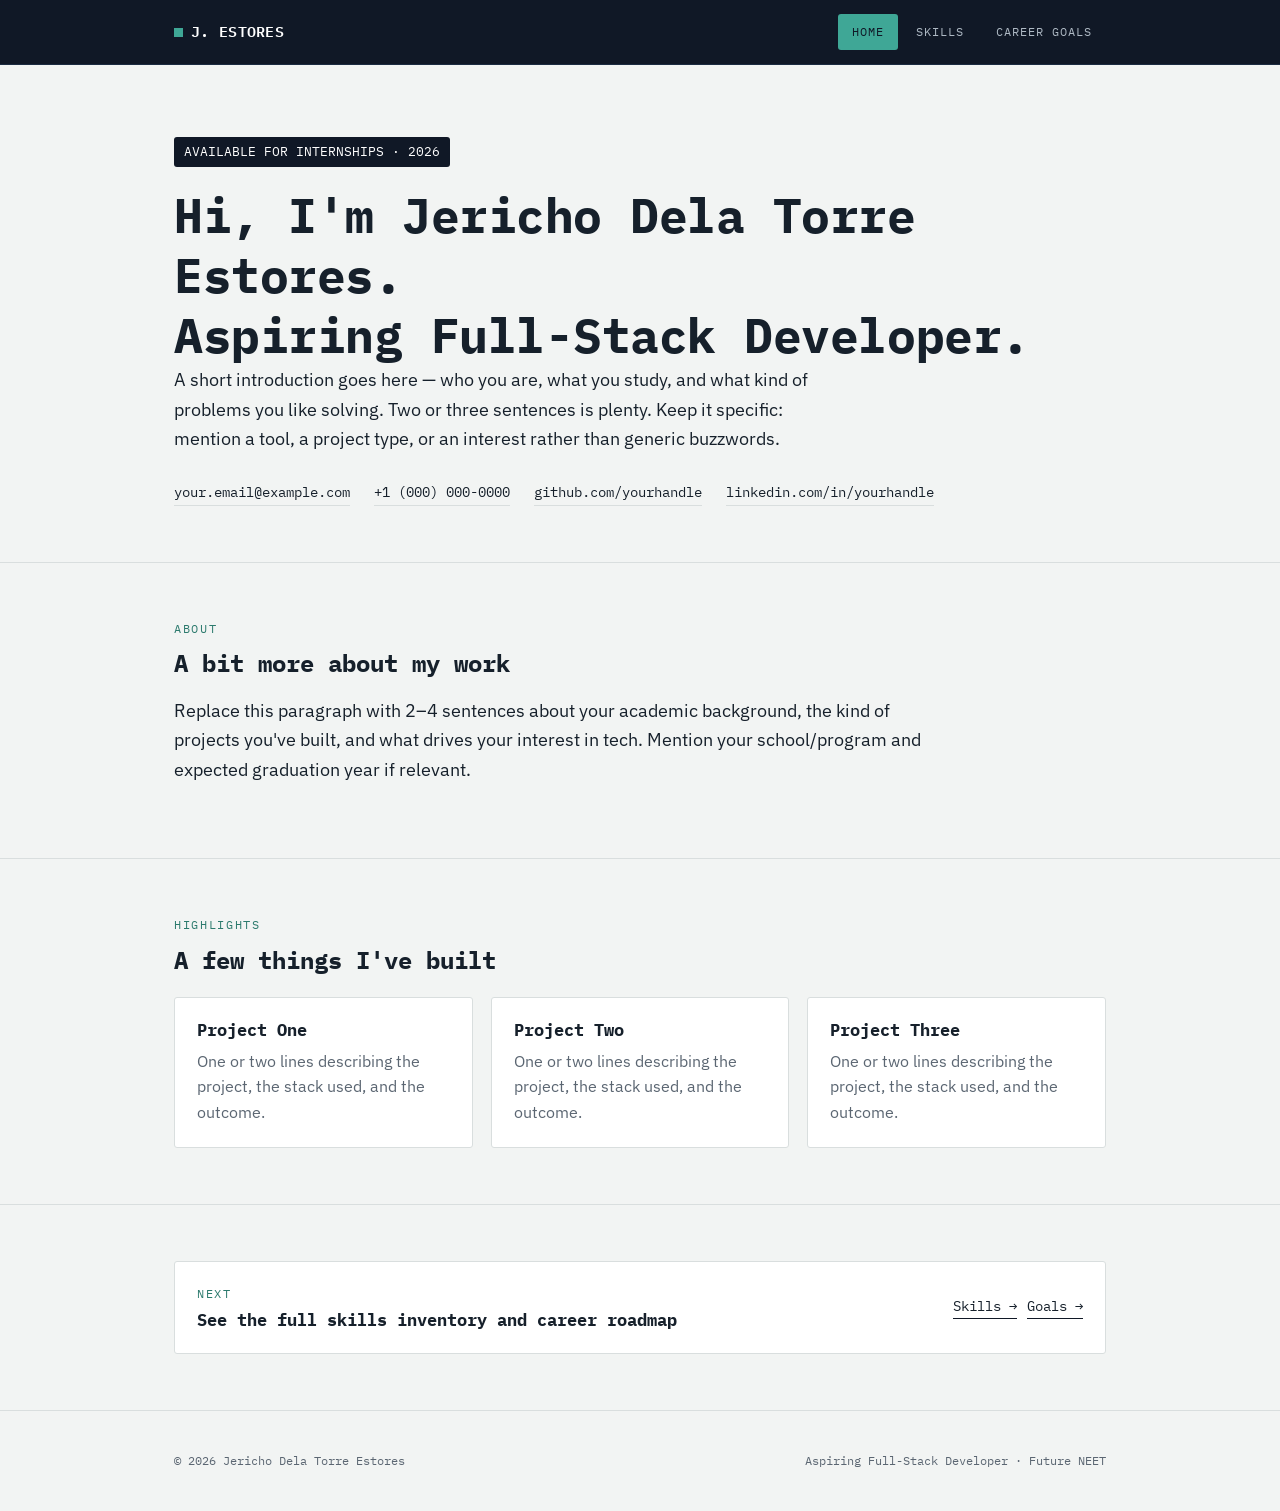
==== index.html @ a323cb93 "Add files via upload" ====
<!DOCTYPE html>
<html lang="en">
<head>
<meta charset="UTF-8">
<meta name="viewport" content="width=device-width, initial-scale=1.0">
<title>Jericho Dela Torre Estores — Portfolio</title>
<link rel="preconnect" href="https://fonts.googleapis.com">
<link href="https://fonts.googleapis.com/css2?family=IBM+Plex+Mono:wght@400;500;600&family=IBM+Plex+Sans:wght@400;500;600;700&display=swap" rel="stylesheet">
<link rel="stylesheet" href="styles.css">
</head>
<body>

<nav class="site-nav">
  <div class="wrap">
    <a href="index.html" class="brand"><span class="brand-mark"></span>J. ESTORES</a>
    <button class="nav-toggle" aria-label="Toggle navigation" aria-expanded="false">MENU</button>
    <ul class="nav-links">
      <li><a href="index.html" aria-current="page">Home</a></li>
      <li><a href="skills.html">Skills</a></li>
      <li><a href="goals.html">Career Goals</a></li>
    </ul>
  </div>
</nav>

<header class="hero">
  <div class="wrap">
    <span class="hero-tag">AVAILABLE FOR INTERNSHIPS · 2026</span>
    <h1>Hi, I'm Jericho Dela Torre Estores.<br>Aspiring Full-Stack Developer.</h1>
    <p class="lede">
      A short introduction goes here — who you are, what you study, and what kind of
      problems you like solving. Two or three sentences is plenty. Keep it specific:
      mention a tool, a project type, or an interest rather than generic buzzwords.
    </p>
    <div class="hero-meta">
      <a href="mailto:your.email@example.com">your.email@example.com</a>
      <a href="tel:+10000000000">+1 (000) 000-0000</a>
      <a href="https://github.com/yourhandle" target="_blank" rel="noopener">github.com/yourhandle</a>
      <a href="https://linkedin.com/in/yourhandle" target="_blank" rel="noopener">linkedin.com/in/yourhandle</a>
    </div>
  </div>
</header>

<section>
  <div class="wrap">
    <p class="eyebrow">About</p>
    <h2 style="margin-bottom:18px;">A bit more about my work</h2>
    <p class="lede" style="max-width:70ch;">
      Replace this paragraph with 2–4 sentences about your academic background, the
      kind of projects you've built, and what drives your interest in tech. Mention
      your school/program and expected graduation year if relevant.
    </p>
  </div>
</section>

<section>
  <div class="wrap">
    <p class="eyebrow">Highlights</p>
    <h2 style="margin-bottom:22px;">A few things I've built</h2>
    <div class="grid-3">
      <div class="card">
        <h3 style="margin-bottom:8px;">Project One</h3>
        <p style="margin:0;">One or two lines describing the project, the stack used, and the outcome.</p>
      </div>
      <div class="card">
        <h3 style="margin-bottom:8px;">Project Two</h3>
        <p style="margin:0;">One or two lines describing the project, the stack used, and the outcome.</p>
      </div>
      <div class="card">
        <h3 style="margin-bottom:8px;">Project Three</h3>
        <p style="margin:0;">One or two lines describing the project, the stack used, and the outcome.</p>
      </div>
    </div>
  </div>
</section>

<section>
  <div class="wrap">
    <div class="card" style="display:flex; justify-content:space-between; align-items:center; flex-wrap:wrap; gap:16px;">
      <div>
        <p class="eyebrow" style="margin-bottom:6px;">Next</p>
        <h3 style="margin:0;">See the full skills inventory and career roadmap</h3>
      </div>
      <div style="display:flex; gap:10px;">
        <a href="skills.html" style="font-family:var(--font-display); font-size:0.85rem; text-decoration:none; border-bottom:1px solid var(--navy);">Skills →</a>
        <a href="goals.html" style="font-family:var(--font-display); font-size:0.85rem; text-decoration:none; border-bottom:1px solid var(--navy);">Goals →</a>
      </div>
    </div>
  </div>
</section>

<footer>
  <div class="wrap" style="display:flex; justify-content:space-between; width:100%; flex-wrap:wrap; gap:10px;">
    <span>© 2026 Jericho Dela Torre Estores</span>
    <span>Aspiring Full-Stack Developer · Future NEET</span>
  </div>
</footer>

<script src="script.js"></script>
</body>
</html>
---- styles.css ----
/* ==========================================================================
   DESIGN TOKENS
   ========================================================================== */
:root {
  --navy: #101826;
  --navy-2: #1c2c42;
  --paper: #f2f4f3;
  --surface: #ffffff;
  --accent: #3fa796;
  --accent-dark: #2c7a6d;
  --amber: #d98e3c;
  --line: #d9dede;
  --text: #16202b;
  --text-mute: #5b6672;

  --font-display: "IBM Plex Mono", ui-monospace, monospace;
  --font-body: "IBM Plex Sans", -apple-system, sans-serif;

  --radius: 3px;
  --max-w: 980px;
}

* { box-sizing: border-box; }

html { scroll-behavior: smooth; }

body {
  margin: 0;
  background: var(--paper);
  color: var(--text);
  font-family: var(--font-body);
  font-size: 16px;
  line-height: 1.6;
  -webkit-font-smoothing: antialiased;
}

@media (prefers-reduced-motion: reduce) {
  html { scroll-behavior: auto; }
  * { animation-duration: 0.001ms !important; transition-duration: 0.001ms !important; }
}

a { color: inherit; }

img { max-width: 100%; display: block; }

::selection { background: var(--accent); color: var(--surface); }

:focus-visible {
  outline: 2px solid var(--accent);
  outline-offset: 2px;
}

/* ==========================================================================
   LAYOUT SHELL
   ========================================================================== */
.wrap {
  max-width: var(--max-w);
  margin: 0 auto;
  padding: 0 24px;
}

/* ==========================================================================
   NAV
   ========================================================================== */
.site-nav {
  position: sticky;
  top: 0;
  z-index: 50;
  background: var(--navy);
  border-bottom: 1px solid var(--navy-2);
}

.site-nav .wrap {
  display: flex;
  align-items: center;
  justify-content: space-between;
  height: 64px;
}

.brand {
  font-family: var(--font-display);
  color: var(--surface);
  font-weight: 600;
  font-size: 0.95rem;
  letter-spacing: 0.02em;
  text-decoration: none;
  display: flex;
  align-items: center;
  gap: 8px;
}

.brand-mark {
  width: 9px;
  height: 9px;
  background: var(--accent);
  flex: none;
}

.nav-links {
  display: flex;
  gap: 4px;
  list-style: none;
  margin: 0;
  padding: 0;
}

.nav-links a {
  display: inline-block;
  padding: 8px 14px;
  font-family: var(--font-display);
  font-size: 0.78rem;
  letter-spacing: 0.08em;
  text-transform: uppercase;
  text-decoration: none;
  color: #aeb9c4;
  border-radius: var(--radius);
  transition: color 0.15s ease, background 0.15s ease;
}

.nav-links a:hover { color: var(--surface); background: var(--navy-2); }

.nav-links a[aria-current="page"] {
  color: var(--navy);
  background: var(--accent);
}

.nav-toggle {
  display: none;
  background: none;
  border: 1px solid var(--navy-2);
  color: var(--surface);
  padding: 6px 10px;
  font-family: var(--font-display);
  border-radius: var(--radius);
}

@media (max-width: 680px) {
  .nav-toggle { display: block; }
  .nav-links {
    position: absolute;
    top: 64px;
    left: 0;
    right: 0;
    background: var(--navy);
    flex-direction: column;
    gap: 0;
    padding: 8px 24px 16px;
    display: none;
    border-bottom: 1px solid var(--navy-2);
  }
  .nav-links.open { display: flex; }
  .nav-links a { padding: 12px 4px; }
}

/* ==========================================================================
   TYPOGRAPHY
   ========================================================================== */
.eyebrow {
  font-family: var(--font-display);
  font-size: 0.75rem;
  letter-spacing: 0.14em;
  text-transform: uppercase;
  color: var(--accent-dark);
  margin: 0 0 10px;
}

h1, h2, h3 { font-family: var(--font-display); line-height: 1.25; margin: 0; }

h1 { font-size: clamp(2rem, 5vw, 3rem); letter-spacing: -0.01em; }
h2 { font-size: 1.5rem; }
h3 { font-size: 1.05rem; }

p { color: var(--text-mute); margin: 0 0 1em; }

.lede { font-size: 1.15rem; color: var(--text); max-width: 60ch; }

/* ==========================================================================
   HERO
   ========================================================================== */
.hero {
  padding: 72px 0 56px;
  border-bottom: 1px solid var(--line);
}

.hero-tag {
  display: inline-block;
  font-family: var(--font-display);
  font-size: 0.8rem;
  color: var(--surface);
  background: var(--navy);
  padding: 5px 10px;
  border-radius: var(--radius);
  margin-bottom: 18px;
}

.hero-meta {
  display: flex;
  gap: 24px;
  flex-wrap: wrap;
  margin-top: 28px;
  font-family: var(--font-display);
  font-size: 0.85rem;
}

.hero-meta a { text-decoration: none; border-bottom: 1px solid var(--line); padding-bottom: 1px; }
.hero-meta a:hover { border-color: var(--accent); color: var(--accent-dark); }

/* ==========================================================================
   SECTIONS / CARDS
   ========================================================================== */
section { padding: 56px 0; }
section + section { border-top: 1px solid var(--line); }

.grid-3 {
  display: grid;
  grid-template-columns: repeat(3, 1fr);
  gap: 18px;
}

.grid-2 {
  display: grid;
  grid-template-columns: repeat(2, 1fr);
  gap: 18px;
}

@media (max-width: 780px) {
  .grid-3, .grid-2 { grid-template-columns: 1fr; }
}

.card {
  background: var(--surface);
  border: 1px solid var(--line);
  border-radius: var(--radius);
  padding: 22px;
}

/* ==========================================================================
   SKILLS PAGE
   ========================================================================== */
.skill-category { margin-bottom: 44px; }

.skill-category-head {
  display: flex;
  align-items: baseline;
  justify-content: space-between;
  border-bottom: 2px solid var(--navy);
  padding-bottom: 8px;
  margin-bottom: 18px;
}

.skill-category-head h2 { color: var(--navy); }

.skill-count {
  font-family: var(--font-display);
  font-size: 0.75rem;
  color: var(--text-mute);
}

.skill-row {
  display: grid;
  grid-template-columns: 1fr 1.3fr;
  gap: 20px;
  padding: 16px 0;
  border-bottom: 1px dashed var(--line);
}

.skill-row:last-child { border-bottom: none; }

@media (max-width: 680px) {
  .skill-row { grid-template-columns: 1fr; gap: 10px; }
}

.skill-name { font-weight: 600; margin-bottom: 6px; }

.skill-level-label {
  font-family: var(--font-display);
  font-size: 0.72rem;
  letter-spacing: 0.08em;
  text-transform: uppercase;
  color: var(--accent-dark);
}

.skill-meter {
  display: flex;
  gap: 4px;
  margin: 8px 0;
}

.skill-meter span {
  height: 6px;
  flex: 1;
  background: var(--line);
  border-radius: 2px;
}

.skill-meter span.filled { background: var(--accent); }

.skill-example {
  font-size: 0.92rem;
  color: var(--text-mute);
  margin: 0;
}

.skill-example strong { color: var(--text); font-weight: 600; }

/* Gaps */
.gaps-card {
  background: var(--navy);
  color: var(--surface);
  border-radius: var(--radius);
  padding: 28px;
}

.gaps-card .eyebrow { color: var(--accent); }
.gaps-card p { color: #c3ccd4; }

.gaps-list { list-style: none; margin: 0; padding: 0; display: grid; gap: 10px; }

.gaps-list li {
  padding-left: 20px;
  position: relative;
  font-size: 0.95rem;
}

.gaps-list li::before {
  content: "→";
  position: absolute;
  left: 0;
  color: var(--accent);
}

/* ==========================================================================
   GOALS PAGE — timeline
   ========================================================================== */
.timeline { border-left: 2px solid var(--navy); padding-left: 28px; display: grid; gap: 40px; margin: 8px 0 0 6px; }

.timeline-item { position: relative; }

.timeline-item::before {
  content: "";
  position: absolute;
  left: -33px;
  top: 4px;
  width: 10px;
  height: 10px;
  background: var(--accent);
  border: 2px solid var(--paper);
  border-radius: 50%;
}

.timeline-range {
  font-family: var(--font-display);
  font-size: 0.75rem;
  letter-spacing: 0.08em;
  color: var(--text-mute);
  text-transform: uppercase;
  margin-bottom: 6px;
}

.tag-row { display: flex; gap: 8px; flex-wrap: wrap; margin-top: 18px; }

.tag {
  font-family: var(--font-display);
  font-size: 0.72rem;
  letter-spacing: 0.04em;
  padding: 5px 10px;
  border: 1px solid var(--line);
  border-radius: 20px;
  color: var(--text-mute);
  background: var(--surface);
}

.quote-block {
  border-left: 3px solid var(--accent);
  padding: 4px 0 4px 20px;
  font-size: 1.05rem;
  color: var(--text);
  font-style: italic;
}

/* ==========================================================================
   FOOTER
   ========================================================================== */
footer {
  padding: 40px 0;
  border-top: 1px solid var(--line);
  font-family: var(--font-display);
  font-size: 0.78rem;
  color: var(--text-mute);
  display: flex;
  justify-content: space-between;
  flex-wrap: wrap;
  gap: 10px;
}
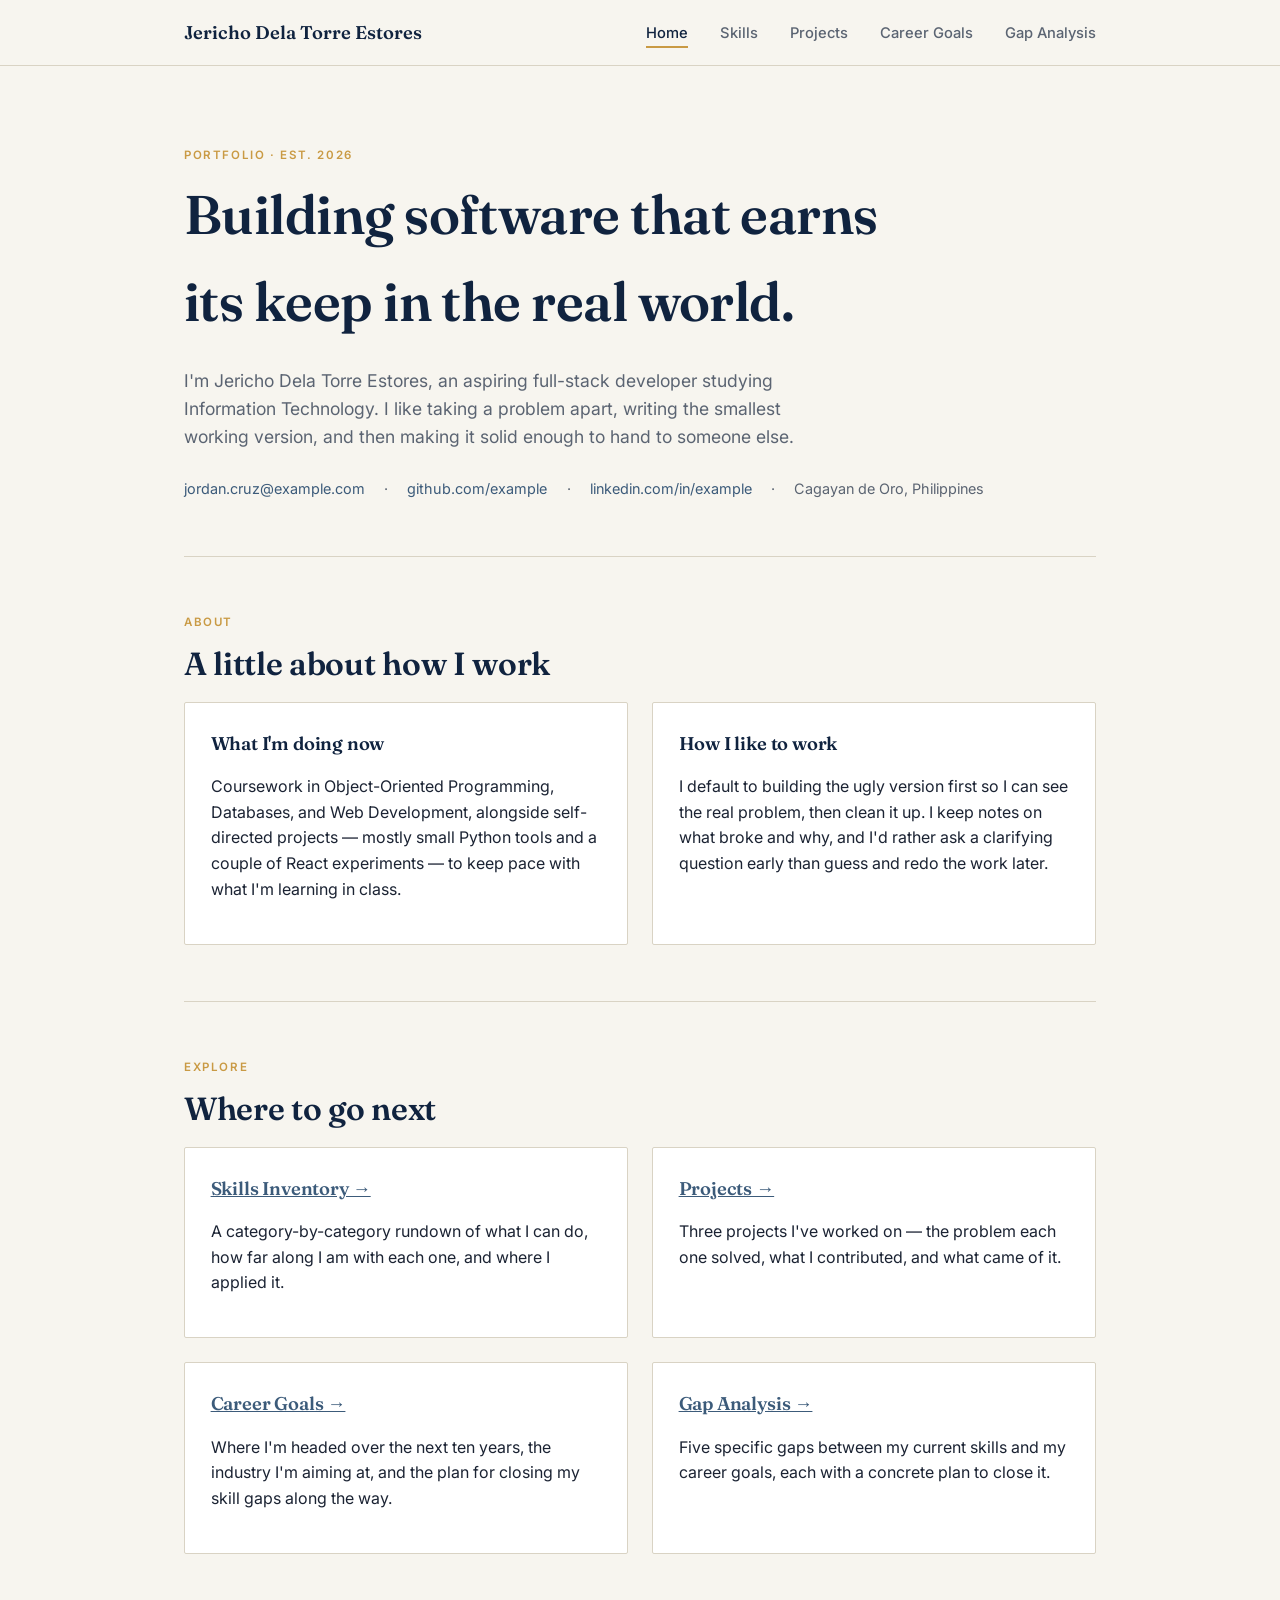
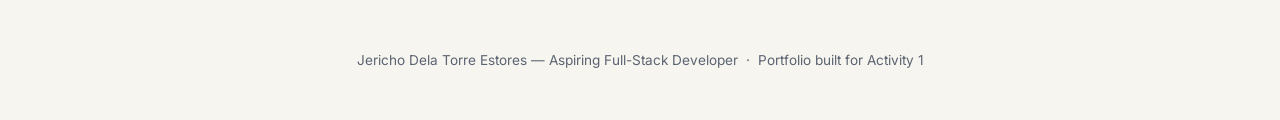
==== commit 6f78d8ad: "Add files via upload Add Projects and Gap Analysis" ====
--- a/index.html
+++ b/index.html
@@ -4,97 +4,93 @@
 <meta charset="UTF-8">
 <meta name="viewport" content="width=device-width, initial-scale=1.0">
 <title>Jericho Dela Torre Estores — Portfolio</title>
-<link rel="preconnect" href="https://fonts.googleapis.com">
-<link href="https://fonts.googleapis.com/css2?family=IBM+Plex+Mono:wght@400;500;600&family=IBM+Plex+Sans:wght@400;500;600;700&display=swap" rel="stylesheet">
-<link rel="stylesheet" href="styles.css">
+<link rel="stylesheet" href="style.css">
 </head>
 <body>
 
 <nav class="site-nav">
-  <div class="wrap">
-    <a href="index.html" class="brand"><span class="brand-mark"></span>J. ESTORES</a>
-    <button class="nav-toggle" aria-label="Toggle navigation" aria-expanded="false">MENU</button>
+  <div class="nav-inner">
+    <a class="nav-brand" href="index.html">Jericho Dela Torre Estores</a>
     <ul class="nav-links">
       <li><a href="index.html" aria-current="page">Home</a></li>
       <li><a href="skills.html">Skills</a></li>
+      <li><a href="projects.html">Projects</a></li>
       <li><a href="goals.html">Career Goals</a></li>
+      <li><a href="gap-analysis.html">Gap Analysis</a></li>
     </ul>
   </div>
 </nav>
 
-<header class="hero">
-  <div class="wrap">
-    <span class="hero-tag">AVAILABLE FOR INTERNSHIPS · 2026</span>
-    <h1>Hi, I'm Jericho Dela Torre Estores.<br>Aspiring Full-Stack Developer.</h1>
+<main>
+  <section class="hero">
+    <span class="eyebrow">Portfolio · Est. 2026</span>
+    <h1>Building software that earns<br>its keep in the real world.</h1>
     <p class="lede">
-      A short introduction goes here — who you are, what you study, and what kind of
-      problems you like solving. Two or three sentences is plenty. Keep it specific:
-      mention a tool, a project type, or an interest rather than generic buzzwords.
+      I'm Jericho Dela Torre Estores, an aspiring full-stack developer studying Information Technology.
+      I like taking a problem apart, writing the smallest working version, and then making
+      it solid enough to hand to someone else.
     </p>
-    <div class="hero-meta">
-      <a href="mailto:your.email@example.com">your.email@example.com</a>
-      <a href="tel:+10000000000">+1 (000) 000-0000</a>
-      <a href="https://github.com/yourhandle" target="_blank" rel="noopener">github.com/yourhandle</a>
-      <a href="https://linkedin.com/in/yourhandle" target="_blank" rel="noopener">linkedin.com/in/yourhandle</a>
+    <div class="contact-strip">
+      <a href="mailto:jordan.cruz@example.com">jordan.cruz@example.com</a>
+      <span>·</span>
+      <a href="https://github.com/example" target="_blank" rel="noopener">github.com/example</a>
+      <span>·</span>
+      <a href="https://linkedin.com/in/example" target="_blank" rel="noopener">linkedin.com/in/example</a>
+      <span>·</span>
+      <span>Cagayan de Oro, Philippines</span>
     </div>
-  </div>
-</header>
+  </section>
 
-<section>
-  <div class="wrap">
-    <p class="eyebrow">About</p>
-    <h2 style="margin-bottom:18px;">A bit more about my work</h2>
-    <p class="lede" style="max-width:70ch;">
-      Replace this paragraph with 2–4 sentences about your academic background, the
-      kind of projects you've built, and what drives your interest in tech. Mention
-      your school/program and expected graduation year if relevant.
-    </p>
-  </div>
-</section>
-
-<section>
-  <div class="wrap">
-    <p class="eyebrow">Highlights</p>
-    <h2 style="margin-bottom:22px;">A few things I've built</h2>
-    <div class="grid-3">
+  <section>
+    <span class="eyebrow">About</span>
+    <h2>A little about how I work</h2>
+    <div class="grid-2">
       <div class="card">
-        <h3 style="margin-bottom:8px;">Project One</h3>
-        <p style="margin:0;">One or two lines describing the project, the stack used, and the outcome.</p>
+        <h3>What I'm doing now</h3>
+        <p>Coursework in Object-Oriented Programming, Databases, and Web Development,
+        alongside self-directed projects — mostly small Python tools and a couple of
+        React experiments — to keep pace with what I'm learning in class.</p>
       </div>
       <div class="card">
-        <h3 style="margin-bottom:8px;">Project Two</h3>
-        <p style="margin:0;">One or two lines describing the project, the stack used, and the outcome.</p>
+        <h3>How I like to work</h3>
+        <p>I default to building the ugly version first so I can see the real problem,
+        then clean it up. I keep notes on what broke and why, and I'd rather ask a
+        clarifying question early than guess and redo the work later.</p>
+      </div>
+    </div>
+  </section>
+
+  <section>
+    <span class="eyebrow">Explore</span>
+    <h2>Where to go next</h2>
+    <div class="grid-2">
+      <div class="card">
+        <h3><a href="skills.html">Skills Inventory →</a></h3>
+        <p>A category-by-category rundown of what I can do, how far along I am with
+        each one, and where I applied it.</p>
       </div>
       <div class="card">
-        <h3 style="margin-bottom:8px;">Project Three</h3>
-        <p style="margin:0;">One or two lines describing the project, the stack used, and the outcome.</p>
+        <h3><a href="projects.html">Projects →</a></h3>
+        <p>Three projects I've worked on — the problem each one solved, what I
+        contributed, and what came of it.</p>
+      </div>
+      <div class="card">
+        <h3><a href="goals.html">Career Goals →</a></h3>
+        <p>Where I'm headed over the next ten years, the industry I'm aiming at, and
+        the plan for closing my skill gaps along the way.</p>
+      </div>
+      <div class="card">
+        <h3><a href="gap-analysis.html">Gap Analysis →</a></h3>
+        <p>Five specific gaps between my current skills and my career goals, each
+        with a concrete plan to close it.</p>
       </div>
     </div>
-  </div>
-</section>
-
-<section>
-  <div class="wrap">
-    <div class="card" style="display:flex; justify-content:space-between; align-items:center; flex-wrap:wrap; gap:16px;">
-      <div>
-        <p class="eyebrow" style="margin-bottom:6px;">Next</p>
-        <h3 style="margin:0;">See the full skills inventory and career roadmap</h3>
-      </div>
-      <div style="display:flex; gap:10px;">
-        <a href="skills.html" style="font-family:var(--font-display); font-size:0.85rem; text-decoration:none; border-bottom:1px solid var(--navy);">Skills →</a>
-        <a href="goals.html" style="font-family:var(--font-display); font-size:0.85rem; text-decoration:none; border-bottom:1px solid var(--navy);">Goals →</a>
-      </div>
-    </div>
-  </div>
-</section>
+  </section>
+</main>
 
 <footer>
-  <div class="wrap" style="display:flex; justify-content:space-between; width:100%; flex-wrap:wrap; gap:10px;">
-    <span>© 2026 Jericho Dela Torre Estores</span>
-    <span>Aspiring Full-Stack Developer · Future NEET</span>
-  </div>
+  Jericho Dela Torre Estores — Aspiring Full-Stack Developer &nbsp;·&nbsp; Portfolio built for Activity 1
 </footer>
 
-<script src="script.js"></script>
 </body>
 </html>
--- a/style.css
+++ b/style.css
@@ -0,0 +1,427 @@
+/* ============================================
+   Portfolio — shared stylesheet
+   Palette:  #10233F (ink navy) / #F7F5EF (paper) /
+             #C99A44 (brass accent) / #3C5B7A (steel blue)
+   Type:     "Fraunces" (display) + "Inter" (body/UI)
+   ============================================ */
+
+@import url('https://fonts.googleapis.com/css2?family=Fraunces:opsz,wght@9..144,400;9..144,600;9..144,700&family=Inter:wght@400;500;600;700&display=swap');
+
+:root {
+  --ink: #10233F;
+  --paper: #F7F5EF;
+  --paper-dim: #EFEBE1;
+  --brass: #C99A44;
+  --steel: #3C5B7A;
+  --line: #D9D3C4;
+  --text: #1B2333;
+  --text-dim: #5B6472;
+  --radius: 2px;
+  --max: 960px;
+}
+
+* { box-sizing: border-box; }
+
+html { scroll-behavior: smooth; }
+
+body {
+  margin: 0;
+  background: var(--paper);
+  color: var(--text);
+  font-family: 'Inter', system-ui, sans-serif;
+  line-height: 1.6;
+  -webkit-font-smoothing: antialiased;
+}
+
+h1, h2, h3, .display {
+  font-family: 'Fraunces', Georgia, serif;
+  color: var(--ink);
+  margin: 0 0 0.4em 0;
+  letter-spacing: -0.01em;
+}
+
+h1 { font-size: clamp(2.2rem, 5vw, 3.4rem); font-weight: 600; }
+h2 { font-size: clamp(1.5rem, 3vw, 2rem); font-weight: 600; }
+h3 { font-size: 1.15rem; font-weight: 600; }
+
+p { color: var(--text); }
+a { color: var(--steel); }
+
+.eyebrow {
+  font-family: 'Inter', sans-serif;
+  text-transform: uppercase;
+  letter-spacing: 0.14em;
+  font-size: 0.72rem;
+  font-weight: 600;
+  color: var(--brass);
+  margin-bottom: 0.6em;
+  display: block;
+}
+
+/* ---------- Nav ---------- */
+.site-nav {
+  position: sticky;
+  top: 0;
+  z-index: 20;
+  background: var(--paper);
+  border-bottom: 1px solid var(--line);
+}
+
+.site-nav .nav-inner {
+  max-width: var(--max);
+  margin: 0 auto;
+  padding: 1.1rem 1.5rem;
+  display: flex;
+  justify-content: space-between;
+  align-items: center;
+}
+
+.nav-brand {
+  font-family: 'Fraunces', serif;
+  font-weight: 600;
+  font-size: 1.15rem;
+  color: var(--ink);
+  text-decoration: none;
+}
+
+.nav-links {
+  display: flex;
+  gap: 2rem;
+  list-style: none;
+  margin: 0;
+  padding: 0;
+}
+
+.nav-links a {
+  color: var(--text-dim);
+  text-decoration: none;
+  font-size: 0.92rem;
+  font-weight: 500;
+  padding-bottom: 4px;
+  border-bottom: 2px solid transparent;
+  transition: color 0.15s, border-color 0.15s;
+}
+
+.nav-links a:hover,
+.nav-links a[aria-current="page"] {
+  color: var(--ink);
+  border-color: var(--brass);
+}
+
+/* ---------- Layout shells ---------- */
+main { max-width: var(--max); margin: 0 auto; padding: 0 1.5rem; }
+
+.hero {
+  padding: 5rem 0 3.5rem;
+  border-bottom: 1px solid var(--line);
+}
+
+.hero .lede {
+  max-width: 56ch;
+  font-size: 1.1rem;
+  color: var(--text-dim);
+}
+
+.contact-strip {
+  margin-top: 1.6rem;
+  display: flex;
+  flex-wrap: wrap;
+  gap: 1.2rem;
+  font-size: 0.9rem;
+}
+
+.contact-strip a { text-decoration: none; }
+.contact-strip span { color: var(--text-dim); }
+
+section { padding: 3.5rem 0; border-bottom: 1px solid var(--line); }
+section:last-of-type { border-bottom: none; }
+
+/* ---------- Cards / grid ---------- */
+.grid-2 {
+  display: grid;
+  grid-template-columns: repeat(2, 1fr);
+  gap: 1.5rem;
+}
+
+.card {
+  background: #fff;
+  border: 1px solid var(--line);
+  border-radius: var(--radius);
+  padding: 1.6rem;
+}
+
+/* ---------- Skills page ---------- */
+.skill-category {
+  margin-bottom: 3rem;
+}
+
+.skill-category > h2 {
+  border-left: 3px solid var(--brass);
+  padding-left: 0.7rem;
+}
+
+.skill-item {
+  padding: 1.3rem 0;
+  border-top: 1px solid var(--line);
+}
+.skill-item:first-of-type { border-top: none; }
+
+.skill-head {
+  display: flex;
+  justify-content: space-between;
+  align-items: baseline;
+  flex-wrap: wrap;
+  gap: 0.5rem 1rem;
+}
+
+.skill-head h3 { margin: 0; }
+
+.skill-level {
+  font-size: 0.78rem;
+  font-weight: 600;
+  letter-spacing: 0.04em;
+  text-transform: uppercase;
+  color: var(--steel);
+}
+
+/* five-dot proficiency scale — the structural signature of the page */
+.scale {
+  display: flex;
+  gap: 5px;
+  margin: 0.5rem 0 0.6rem;
+}
+
+.scale i {
+  width: 22px;
+  height: 6px;
+  background: var(--line);
+  border-radius: 1px;
+}
+
+.scale i.on { background: var(--brass); }
+
+.skill-example {
+  color: var(--text-dim);
+  font-size: 0.94rem;
+  margin: 0;
+}
+
+.gap-list {
+  list-style: none;
+  padding: 0;
+  margin: 0;
+  display: grid;
+  gap: 0.6rem;
+}
+
+.gap-list li {
+  padding: 0.9rem 1rem;
+  background: var(--paper-dim);
+  border-left: 3px solid var(--steel);
+  font-size: 0.94rem;
+}
+
+/* ---------- Goals page ---------- */
+.timeline {
+  display: grid;
+  gap: 1.5rem;
+}
+
+.timeline .card {
+  display: grid;
+  grid-template-columns: 140px 1fr;
+  gap: 1.5rem;
+  align-items: start;
+}
+
+.timeline .span {
+  font-family: 'Fraunces', serif;
+  font-weight: 600;
+  color: var(--brass);
+  font-size: 0.95rem;
+}
+
+.timeline .range {
+  display: block;
+  color: var(--text-dim);
+  font-size: 0.78rem;
+  font-weight: 500;
+  margin-top: 0.2rem;
+}
+
+.plan-table {
+  width: 100%;
+  border-collapse: collapse;
+  font-size: 0.94rem;
+}
+
+.plan-table th, .plan-table td {
+  text-align: left;
+  padding: 0.8rem 0.6rem;
+  border-bottom: 1px solid var(--line);
+}
+
+.plan-table th {
+  font-family: 'Fraunces', serif;
+  color: var(--ink);
+  font-weight: 600;
+}
+
+.values-quote {
+  font-family: 'Fraunces', serif;
+  font-size: 1.3rem;
+  font-weight: 400;
+  color: var(--ink);
+  border-left: 3px solid var(--brass);
+  padding-left: 1.2rem;
+  margin: 0;
+  max-width: 60ch;
+}
+
+/* ---------- Projects page ---------- */
+.project {
+  background: #fff;
+  border: 1px solid var(--line);
+  border-radius: var(--radius);
+  padding: 1.8rem 2rem;
+  margin-bottom: 1.6rem;
+}
+
+.project-head {
+  display: flex;
+  justify-content: space-between;
+  align-items: baseline;
+  flex-wrap: wrap;
+  gap: 0.4rem 1rem;
+  margin-bottom: 1.1rem;
+}
+
+.project-head h3 { margin: 0; }
+
+.project-role {
+  font-size: 0.78rem;
+  font-weight: 600;
+  letter-spacing: 0.04em;
+  text-transform: uppercase;
+  color: var(--brass);
+}
+
+.project-meta {
+  display: grid;
+  grid-template-columns: 1fr 1fr;
+  gap: 1rem 2rem;
+}
+
+.project-meta dt {
+  font-family: 'Fraunces', serif;
+  font-size: 0.82rem;
+  font-weight: 600;
+  color: var(--steel);
+  margin: 0 0 0.25rem;
+}
+
+.project-meta dd {
+  margin: 0;
+  color: var(--text);
+  font-size: 0.94rem;
+}
+
+.project-meta .full { grid-column: 1 / -1; }
+
+.evidence-link {
+  display: inline-flex;
+  align-items: center;
+  gap: 0.4rem;
+  margin-top: 1.2rem;
+  font-size: 0.88rem;
+  font-weight: 600;
+  color: var(--steel);
+  text-decoration: none;
+  border-bottom: 1px solid var(--steel);
+  padding-bottom: 2px;
+}
+
+/* ---------- Gap Analysis page ---------- */
+.roadmap-item {
+  display: grid;
+  grid-template-columns: 34px 1fr;
+  gap: 0 1.2rem;
+  padding-bottom: 1.8rem;
+  position: relative;
+}
+
+.roadmap-item:not(:last-child)::before {
+  content: "";
+  position: absolute;
+  left: 16px;
+  top: 34px;
+  bottom: 0;
+  width: 1px;
+  background: var(--line);
+}
+
+.roadmap-num {
+  width: 34px;
+  height: 34px;
+  border-radius: 50%;
+  background: var(--ink);
+  color: var(--paper);
+  font-family: 'Fraunces', serif;
+  font-weight: 600;
+  font-size: 0.95rem;
+  display: flex;
+  align-items: center;
+  justify-content: center;
+  flex-shrink: 0;
+}
+
+.roadmap-item h3 { margin: 0 0 0.5rem; }
+
+.roadmap-plan {
+  background: var(--paper-dim);
+  border-left: 3px solid var(--brass);
+  padding: 0.9rem 1.1rem;
+  font-size: 0.92rem;
+  margin-top: 0.6rem;
+}
+
+.roadmap-plan strong {
+  color: var(--ink);
+  display: block;
+  font-size: 0.72rem;
+  text-transform: uppercase;
+  letter-spacing: 0.06em;
+  margin-bottom: 0.3rem;
+}
+
+/* ---------- Footer ---------- */
+footer {
+  padding: 2.5rem 1.5rem 3rem;
+  text-align: center;
+  color: var(--text-dim);
+  font-size: 0.85rem;
+}
+
+/* ---------- Responsive ---------- */
+@media (max-width: 720px) {
+  .nav-links { gap: 1.1rem; }
+  .grid-2 { grid-template-columns: 1fr; }
+  .timeline .card { grid-template-columns: 1fr; gap: 0.4rem; }
+  .project-meta { grid-template-columns: 1fr; }
+  .hero { padding: 3rem 0 2.2rem; }
+  section { padding: 2.5rem 0; }
+}
+
+@media (max-width: 520px) {
+  .site-nav .nav-inner { flex-direction: column; gap: 0.8rem; align-items: flex-start; }
+  .nav-links { gap: 1rem; flex-wrap: wrap; }
+}
+
+@media (prefers-reduced-motion: reduce) {
+  html { scroll-behavior: auto; }
+}
+
+:focus-visible {
+  outline: 2px solid var(--brass);
+  outline-offset: 2px;
+}
